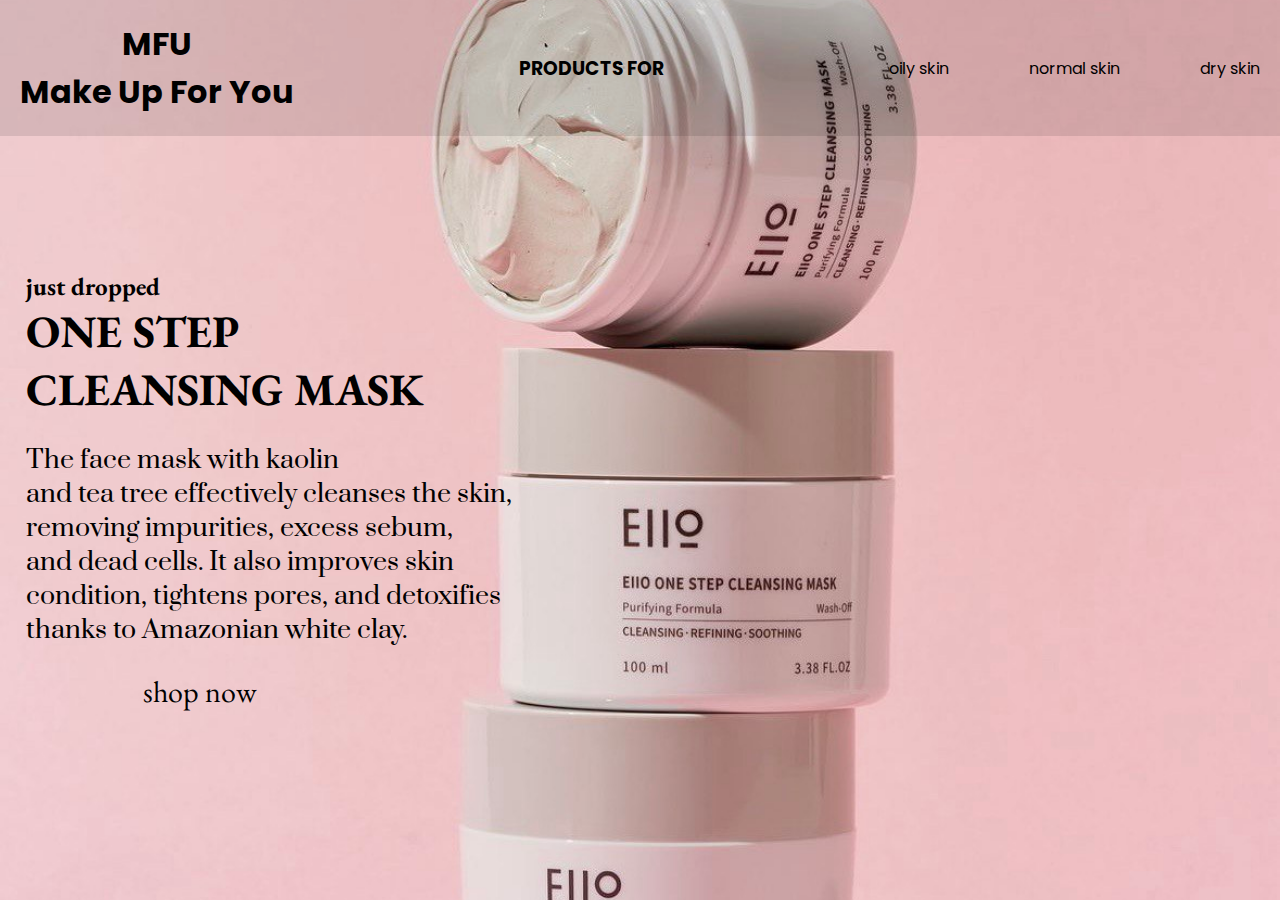
==== src/main/resources/templates/main-page.html @ 8f459aae "Add files via upload" ====
<!DOCTYPE html>
<html lang="en">
<head>
    <meta charset="UTF-8">
    <meta name="viewport" content="width=device-width, initial-scale=1.0">
    <title>Make Up For You</title>
    <link rel="stylesheet" href="style.css">
    <link rel="icon" href="logo/logomfu.png" >
</head>
<body>

    <header>
        <nav class="navbar">
            <h1 class="logo-text">MFU <br> Make Up For You</h1>
            
            <a href="#" class="nav-products">
               <h3 class="product-text">PRODUCTS FOR</h3> 
            </a>     

            <ul class="nav-menu">
                <li class="nav-item">
                    <a href="#" class="nav-link">oily skin</a>   
                </li>
                <li class="nav-item">
                    <a href="#" class="nav-link">normal skin</a>
                </li>
                <li class="nav-item">
                    <a href="#" class="nav-link">dry skin</a>
                </li>
            </ul>
        </nav>
    </header>
    

    <main>
        <section class="hero-section">
            <div class="section-content">

                <div class="fullscreen-background">
                    <img src="images/logo.jpg" alt="logo" class="image">
                    <div class="overlay-text">
                        <h3 class="title1">just dropped</h3>
                        <h2 class="title2">ONE STEP <br>CLEANSING MASK</h2><br>
                         <p class="description">The face mask with kaolin <br> and tea tree effectively cleanses the skin, 
                        <br> removing impurities, excess sebum,<br> and dead cells. It also improves skin <br> 
                        condition, tightens pores, and detoxifies <br> thanks to Amazonian white clay.
                        </p><br>
                            <div class="buttons">
                                <a href="#" class="button shop-now">shop now</a>
                            </div>
                    </div>
                </div>

            </div>
        </section>
    </main>

</body>
</html>
---- src/main/resources/templates/style.css ----
/* google fonts */
@import url('https://fonts.googleapis.com/css2?family=Poppins:wght@300;400;500;600;700;800&display=swap');
@import url('https://fonts.googleapis.com/css2?family=EB+Garamond:ital,wght@0,400..800;1,400..800&family=Poppins:wght@300;400;500;600;700;800&family=Prata&display=swap');

*{
    margin: 0;
    padding: 0;
    box-sizing: border-box;
    font-family: "Poppins", sans-serif;
}

:root{
    /* Colors */
    --pink-color:#FFE5EC;
    --gentle-pink-color: #FFF0F5;
    --white-color: #FFFFFF;
    --cream-color: #f9f1f0;
    --black-color: #000000;

    /*Font size */
    --font-size-s: 0.9rem;
    --font-size-n: 1rem;
    --font-size-m: 1.12rem;
    --font-size-l: 1.5rem;
    --font-size-xl: 2rem;
    --font-size-xxl: 2.3rem;

    /*Font weight */
    --light-weight:300;
    --font-weight-normal: 400;
    --font-weight-medium: 500;
    --font-weight-semibold: 600;
    --font-weight-bold: 700;
    --font-weight-extrabold: 800;

    /*Border radius */
    --border-radius-s: 8px;
    --border-radius-m: 30px;
    --border-radius-circle: 50%;

    /*Site max width*/
    --site-max-width: 1300px;
    --site-min-width: 320px;


}

/* styling for whole site*/
ul{
    list-style: none;
}

a{
    text-decoration: none;
}

button{
    cursor: pointer;
    border: none;
    background: none;
}

img{
    width: 30%;
}
/* styling for whole site*/


/*navbar styling*/
header{
    background-color: var(--gentle-pink-color);
}

header .navbar{
    display: flex;
    padding: 20px;
    align-items: center;
    justify-content: space-between;
}

.navbar .logo-text{
    color: var(--black-color);
}

.navbar .nav-products{
    color: var(--black-color);
}

.navbar .nav-menu .nav-link{
    color: var(--black-color);
    
}

.navbar .nav-menu{
    display: flex;
    gap: 80px;
}

.navbar .logo-text{
    display: flex;
    margin-left: 0%;
    margin-bottom: 0%;
    margin-top: 0%;
    margin-right:0%;
}

.main-page .main-logo{
    margin-left: 70%;
    margin-top: 50px;
}

.navbar {
    position: absolute;   /* Фиксирует navbar поверх фонового изображения */
    top: 0;
    width: 100%;
    background-color: rgba(0, 0, 0, 0.1); /* Полупрозрачный фон для читаемости */
    color: white;
    z-index: 10;          /* Высокий z-index, чтобы navbar был виден */
    padding: 10px;
    text-align: center;
  }
/*navbar styling*/

/* Задать картинку на весь экран */
.fullscreen-background {
    width: 100vw;         /* Полная ширина экрана */
    height: 100vh;        /* Полная высота экрана */
    background-image: url('logo.jpg');
    background-size: 90%;
    background-position: center;
    background-repeat: no-repeat;
    display: flex;
    align-items: center;
    justify-content: center;
    position: relative;
  }
  
  .fullscreen-background img {
    position: absolute;
    top: 0;
    left: 0;
    width: 100%;
    height: 100%;
    object-fit: cover;    /* Масштабирование изображения */
    z-index: 1;           /* Уровень изображения */
  }
  

  /* Текст поверх изображения */

  .overlay-text {
    position: absolute;     /* Позволяет свободно позиционировать текст */
    top: 30%;
    left: 2%;
    color: black;         /* Цвет текста */
    z-index: 1;           /* Уровень текста выше изображения */
    text-align: left;      /* Центрирует текст */
  }

  .overlay-text .title1{
    font-family: 'EB Garamond', serif;
    font-size: 25px;
  }

  .overlay-text .title2{
    font-family: 'EB Garamond', serif;
    font-size: 45px;
  }

  .overlay-text .description{
    font-family: 'Prata', serif;
    font-size: 25px;
  }
    /* Текст поверх изображения */



  /* button shop-now*/
  .button {
    background-color: transparent; /* прозр цвет фона кнопки */
    color: black;              /* Цвет текста кнопки */
    padding: 10px 20px;       /* Отступы внутри кнопки */
    border: none;              /* Убираем рамку */
    border-radius: 10px;       /* Скругление углов */
    text-decoration: none;     /* Убираем подчеркивание текста */
    font-size: 30px;           /* Размер шрифта */
    cursor: pointer;           /* Изменяет курсор на указатель при наведении */
    transition: background-color 0.3s; /* Плавный переход цвета */
    margin-left: 20%;
    font-family: 'EB Garamond', serif;

}

.button:hover {
    background-color: var(--black-color); /* Цвет кнопки при наведении */
    color: white;
}
/* button shop-now*/
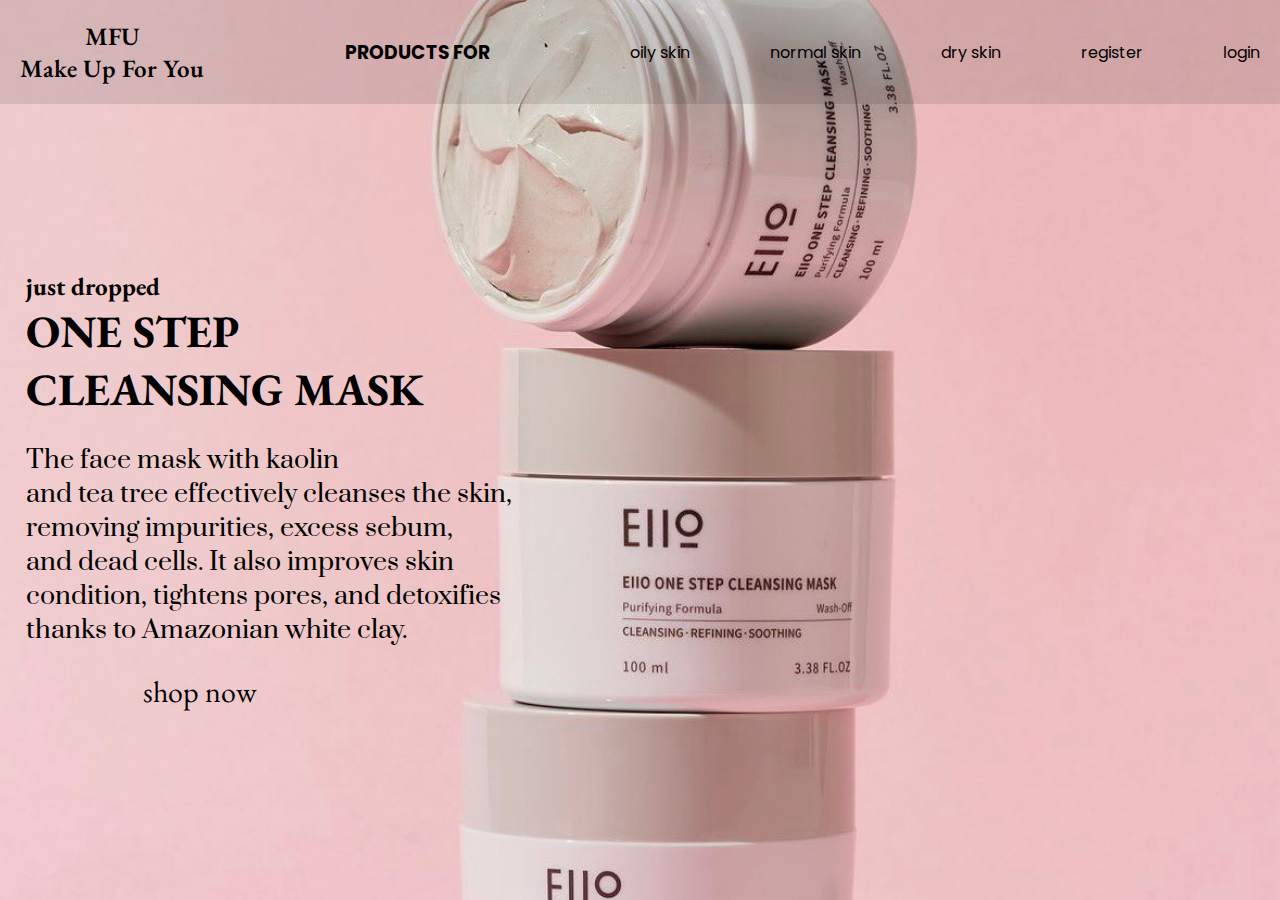
==== commit 444b8eb4: "Add files via upload" ====
--- a/src/main/resources/templates/main-page.html
+++ b/src/main/resources/templates/main-page.html
@@ -19,13 +19,20 @@
 
             <ul class="nav-menu">
                 <li class="nav-item">
-                    <a href="#" class="nav-link">oily skin</a>   
+                    <a href="oilyskin.html" class="nav-link">oily skin</a>   
                 </li>
                 <li class="nav-item">
                     <a href="#" class="nav-link">normal skin</a>
                 </li>
                 <li class="nav-item">
                     <a href="#" class="nav-link">dry skin</a>
+                </li>
+
+                <li class="nav-item">
+                    <a href="register.html" class="nav-link">register</a>
+                </li>
+                <li class="nav-item">
+                    <a href="login.html" class="nav-link">login</a>
                 </li>
             </ul>
         </nav>
@@ -35,7 +42,6 @@
     <main>
         <section class="hero-section">
             <div class="section-content">
-
                 <div class="fullscreen-background">
                     <img src="images/logo.jpg" alt="logo" class="image">
                     <div class="overlay-text">
@@ -50,6 +56,10 @@
                             </div>
                     </div>
                 </div>
+                <div class="registerloginbutton">
+                    <a href=""></a>
+
+                </div>
 
             </div>
         </section>
--- a/src/main/resources/templates/style.css
+++ b/src/main/resources/templates/style.css
@@ -66,49 +66,41 @@
 /* styling for whole site*/
 
 
-/*navbar styling*/
-header{
-    background-color: var(--gentle-pink-color);
-}
-
-header .navbar{
-    display: flex;
-    padding: 20px;
-    align-items: center;
-    justify-content: space-between;
-}
-
-.navbar .logo-text{
-    color: var(--black-color);
-}
-
-.navbar .nav-products{
-    color: var(--black-color);
-}
-
-.navbar .nav-menu .nav-link{
-    color: var(--black-color);
-    
-}
-
-.navbar .nav-menu{
-    display: flex;
-    gap: 80px;
-}
-
-.navbar .logo-text{
+/*navbar styling (main page, login and register*/
+
+.MFU{
     display: flex;
     margin-left: 0%;
     margin-bottom: 0%;
     margin-top: 0%;
     margin-right:0%;
-}
-
-.main-page .main-logo{
-    margin-left: 70%;
-    margin-top: 50px;
-}
-
+    color: var(--black-color);
+    font-size: 25px;
+    font-weight: 600;
+}
+
+header{
+    background-color: var(--gentle-pink-color);
+}
+
+header .navbar{
+    display: flex;
+    padding: 20px;
+    align-items: center;
+    justify-content: space-between;
+}
+
+.navbar .logo-text{
+    color: var(--black-color);
+}
+
+.navbar .logo-text{
+    display: flex;
+    margin-left: 0%;
+    margin-bottom: 0%;
+    margin-top: 0%;
+    margin-right:0%;
+}
 .navbar {
     position: absolute;   /* Фиксирует navbar поверх фонового изображения */
     top: 0;
@@ -121,6 +113,33 @@
   }
 /*navbar styling*/
 
+
+
+
+
+.navbar .nav-products{
+    color: var(--black-color);
+}
+
+.navbar .nav-menu .nav-link{
+    color: var(--black-color)
+    
+}
+
+.navbar .nav-menu{
+    display: flex;
+    gap: 80px;
+}
+
+
+
+.main-page .main-logo{
+    margin-left: 70%;
+    margin-top: 50px;
+}
+
+
+
 /* Задать картинку на весь экран */
 .fullscreen-background {
     width: 100vw;         /* Полная ширина экрана */
@@ -160,6 +179,10 @@
   .overlay-text .title1{
     font-family: 'EB Garamond', serif;
     font-size: 25px;
+  }
+
+  .description{
+    text-align: left; 
   }
 
   .overlay-text .title2{
@@ -195,4 +218,183 @@
     background-color: var(--black-color); /* Цвет кнопки при наведении */
     color: white;
 }
-/* button shop-now*/+/* button shop-now*/
+
+
+
+
+
+
+/*login page*/
+header{
+    background-color: var(--gentle-pink-color);
+}
+.fullscreen-background2 {
+    width: 100vw;         /* Полная ширина экрана */
+    height: 100vh;        /* Полная высота экрана */
+    background-color: var(--pink-color);
+    background-size: 90%;
+    background-position: center;
+    background-repeat: no-repeat;
+    display: flex;
+    align-items: center;
+    justify-content: center;
+    position: relative;
+  }
+.login-content{
+    text-align: center;
+}
+
+h1{
+    font-family: 'EB Garamond', serif;
+    font-size: 36px; /* Размер текста 36px */
+    font-weight: 600; /* Полужирный текст */ 
+    margin-bottom: 25px;
+}
+
+.email-input{
+    background-color: transparent;
+    border: 1px solid black;
+    color: black;
+    padding-right: 80px;
+    padding-left: 3px;
+    padding-top: 5px;
+    padding-bottom: 5px;
+    border-radius: 5px;
+}
+
+.password-input{
+    background-color: transparent;
+    border: 1px solid black;
+    color: black;
+    padding-right: 80px;
+    padding-left: 3px;
+    padding-top: 5px;
+    padding-bottom: 5px;
+    margin: 10px;
+    border-radius: 5px;
+}
+
+.forgot-password{
+    text-align: end;
+    margin: 0 0 5px 0;
+    a{
+        color: var(--black-color);
+        text-decoration: none;
+    }
+}
+
+.agreement{
+    text-align: end;
+    margin-bottom: 40px;
+}
+
+.login-button{
+    background-color: transparent;
+    border: 1px solid black;
+    color: black;              /* Цвет текста кнопки */
+    padding: 5px 35px;       /* Отступы внутри кнопки */
+    text-decoration: none;     /* Убираем подчеркивание текста */
+    font-size: 20px; 
+    border-radius: 5px;         
+    cursor: pointer;           /* Изменяет курсор на указатель при наведении */
+    transition: background-color 0.3s; /* Плавный переход цвета */
+    margin-left: 10px;
+    font-family: 'EB Garamond', serif;
+}
+
+.register-link{
+    text-align: end;
+    a{
+        color: var(--black-color);
+        text-decoration: none;
+    }
+}
+
+
+
+
+
+
+
+/*register page*/
+header{
+    background-color: var(--gentle-pink-color);
+}
+.fullscreen-background3 {
+    width: 100vw;         /* Полная ширина экрана */
+    height: 100vh;        /* Полная высота экрана */
+    background-color: var(--pink-color);
+    background-size: 90%;
+    background-position: center;
+    background-repeat: no-repeat;
+    display: flex;
+    align-items: center;
+    justify-content: center;
+    position: relative;
+  }
+.login-content{
+    text-align: center;
+}
+
+h1{
+    font-family: 'EB Garamond', serif;
+    font-size: 25px; /* Размер текста 36px */
+    font-weight: 600; /* Полужирный текст */ 
+    margin-bottom: 25px;
+    text-align: center;
+}
+
+.register-first-name, .register-last-name{
+    background-color: transparent;
+    border: 1px solid black;
+    color: black;
+    padding-right: 80px;
+    padding-left: 3px;
+    padding-top: 5px;
+    padding-bottom: 5px;
+    border-radius: 5px;
+    
+}
+
+.email, .password, .confirm-password{
+    background-color: transparent;
+    border: 1px solid black;
+    color: black;
+    margin: 10px 0 0 0; /* Центрирование по горизонтали */
+    border-radius: 5px;
+    padding-right: 80px;
+    padding-left: 3px;
+    padding-top: 5px;
+    padding-bottom: 5px;
+    
+}
+
+.checkbox{
+    text-align: end;
+}
+
+.create-account-button{
+    background-color: transparent;
+    border: 1px solid black;
+    color: black;              /* Цвет текста кнопки */
+    padding: 5px 15px;       /* Отступы внутри кнопки */
+    text-decoration: none;     /* Убираем подчеркивание текста */
+    font-size: 20px; 
+    border-radius: 5px;         
+    cursor: pointer;           /* Изменяет курсор на указатель при наведении */
+    transition: background-color 0.3s; /* Плавный переход цвета */
+    margin-left: 30%;
+    font-family: 'EB Garamond', serif;
+
+}
+
+p{
+    text-align: end;
+    color: var(--black-color);
+    .loginbutton{
+        color: var(--black-color);
+        font-size: small;
+    }
+}
+
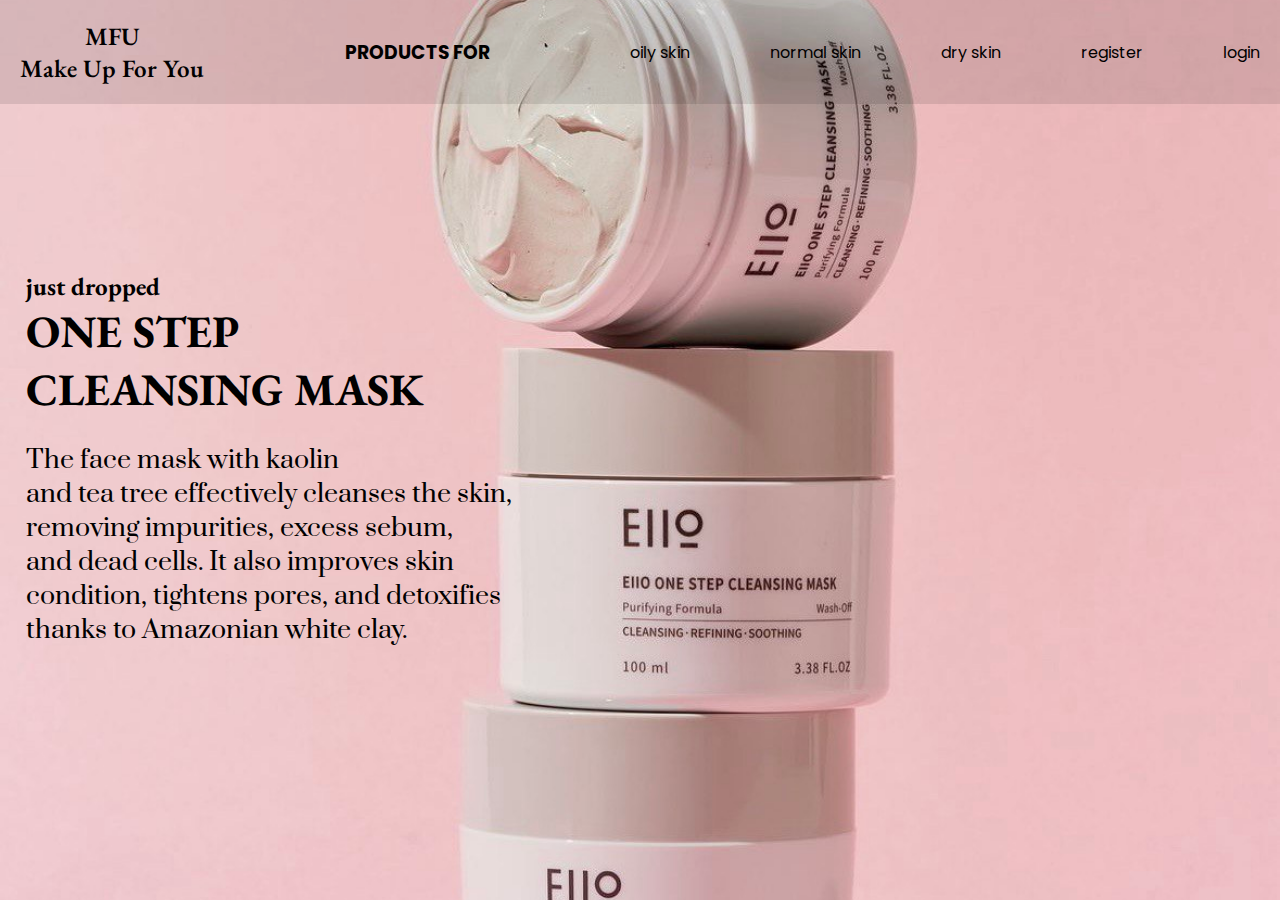
==== commit bf6fa759: "Add files via upload" ====
--- a/src/main/resources/templates/main-page.html
+++ b/src/main/resources/templates/main-page.html
@@ -22,10 +22,10 @@
                     <a href="oilyskin.html" class="nav-link">oily skin</a>   
                 </li>
                 <li class="nav-item">
-                    <a href="#" class="nav-link">normal skin</a>
+                    <a href="normalskin.html" class="nav-link">normal skin</a>
                 </li>
                 <li class="nav-item">
-                    <a href="#" class="nav-link">dry skin</a>
+                    <a href="dryskin.html" class="nav-link">dry skin</a>
                 </li>
 
                 <li class="nav-item">
@@ -51,9 +51,6 @@
                         <br> removing impurities, excess sebum,<br> and dead cells. It also improves skin <br> 
                         condition, tightens pores, and detoxifies <br> thanks to Amazonian white clay.
                         </p><br>
-                            <div class="buttons">
-                                <a href="#" class="button shop-now">shop now</a>
-                            </div>
                     </div>
                 </div>
                 <div class="registerloginbutton">
--- a/src/main/resources/templates/style.css
+++ b/src/main/resources/templates/style.css
@@ -345,7 +345,7 @@
     text-align: center;
 }
 
-.register-first-name, .register-last-name{
+.username{
     background-color: transparent;
     border: 1px solid black;
     color: black;
